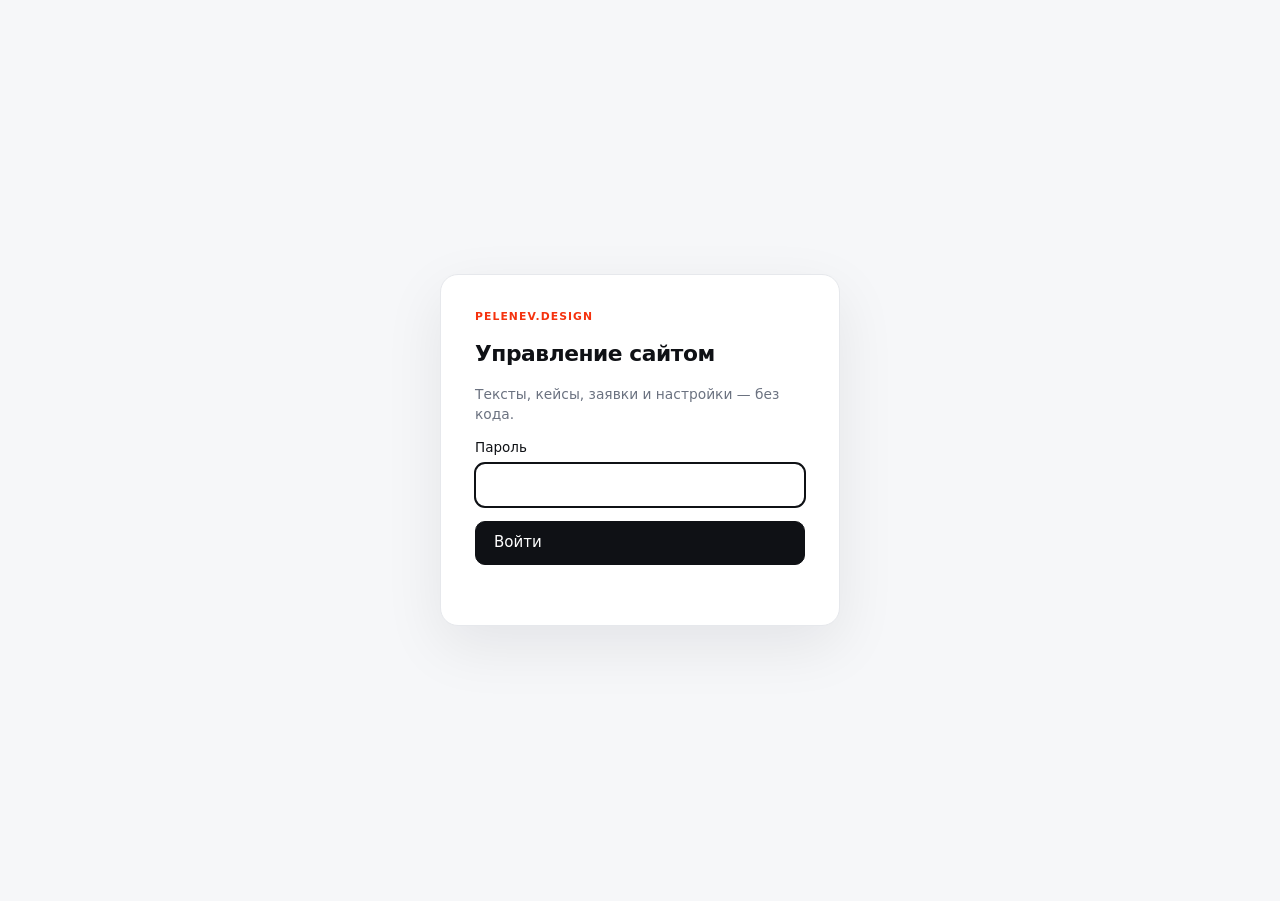
==== admin/index.html @ 442d6bf2 "Initial commit: pelenevdesign.ru site source Код сайта без секретов (config.php/cloud/config.php иск" ====
<!doctype html>
<html lang="ru">
<head>
<meta charset="utf-8">
<meta name="viewport" content="width=device-width,initial-scale=1">
<title>Админка — PELENEV.DESIGN</title>
<meta name="robots" content="noindex, nofollow">
<link rel="icon" href="/assets/favicon.svg" type="image/svg+xml">
<link rel="stylesheet" href="admin.css?v=8">
</head>
<body>

<!-- Экран входа -->
<section id="login" class="login">
  <form id="login-form" class="login__card">
    <p class="eyebrow">PELENEV.DESIGN</p>
    <h1>Управление сайтом</h1>
    <p class="login__hint">Тексты, кейсы, заявки и настройки — без кода.</p>
    <label>Пароль<input id="password" type="password" autocomplete="current-password" required autofocus></label>
    <button class="btn btn--primary">Войти</button>
    <small id="login-error"></small>
  </form>
</section>

<!-- Оболочка панели -->
<div id="panel" class="shell" hidden>
  <aside class="side">
    <div class="side__brand"><span class="side__dot"></span>PELENEV<b>.</b>DESIGN</div>
    <nav class="side__nav">
      <a href="#dashboard" data-nav="dashboard"><svg viewBox="0 0 20 20"><path d="M3 3h6v8H3zM11 3h6v5h-6zM11 10h6v7h-6zM3 13h6v4H3z"/></svg>Дашборд</a>
      <a href="#leads" data-nav="leads"><svg viewBox="0 0 20 20"><path d="M3 4h14v10H7l-4 3z"/></svg>Заявки<span class="side__badge" id="nav-leads-badge" hidden></span></a>
      <a href="#projects" data-nav="projects"><svg viewBox="0 0 20 20"><path d="M3 5h5l2 2h7v8H3z"/></svg>Кейсы</a>
      <a href="#services" data-nav="services"><svg viewBox="0 0 20 20"><path d="M3 4h14v4H3zM3 10h6v6H3zM11 10h6v6h-6z"/></svg>Услуги</a>
      <a href="#journal" data-nav="journal"><svg viewBox="0 0 20 20"><path d="M4 3h9l3 3v11H4z" fill="none" stroke="currentColor" stroke-width="1.4"/><path d="M12 3v4h4M7 10h6M7 13h6M7 16h4" stroke="currentColor" stroke-width="1.4" fill="none"/></svg>Гайды</a>
      <a href="#media" data-nav="media"><svg viewBox="0 0 20 20"><path d="M3 4h14v12H3zM6 12l3-3 2 2 3-4 3 5H6z"/></svg>Медиатека</a>
      <a href="#content" data-nav="content"><svg viewBox="0 0 20 20"><path d="M4 3h12v2H4zM4 7h12v2H4zM4 11h8v2H4zM4 15h10v2H4z"/></svg>Контент</a>
      <a href="#seo" data-nav="seo"><svg viewBox="0 0 20 20"><circle cx="9" cy="9" r="5" fill="none" stroke="currentColor" stroke-width="2"/><path d="M13 13l4 4" stroke="currentColor" stroke-width="2"/></svg>SEO</a>
      <a href="#integrations" data-nav="integrations"><svg viewBox="0 0 20 20"><path d="M8 3v4H4v6h4v4h6v-4h4V7h-4V3z"/></svg>Интеграции</a>
    </nav>
    <a class="side__site" href="/" target="_blank" rel="noopener">Открыть сайт ↗</a>
  </aside>

  <div class="main">
    <header class="topbar">
      <nav class="crumbs" id="crumbs" aria-label="Хлебные крошки"></nav>
      <input class="topsearch" id="topsearch" type="search" placeholder="Поиск в разделе…" autocomplete="off">
    </header>

    <main class="content">
      <section class="section" data-section="dashboard"><div id="dashboard-root" class="stack"></div></section>

      <section class="section" data-section="leads" hidden>
        <div class="section__head"><h2>Заявки</h2><div class="chips" id="lead-filters"></div></div>
        <div id="leads-root" class="card"></div>
      </section>

      <section class="section" data-section="services" hidden>
        <div class="section__head"><h2>Услуги</h2><button type="button" class="btn btn--primary" id="service-new">Создать услугу</button></div>
        <p class="muted">Страницы услуг на сайте: /services/&lt;адрес&gt;/. Пока услуга не сохранена здесь, страница берёт текст из файла-заготовки.</p>
        <div id="service-list" class="pgrid"></div>
        <form id="service-editor" class="card editor" hidden></form>
      </section>

      <section class="section" data-section="projects" hidden>
        <div class="section__head"><h2>Кейсы</h2><button type="button" class="btn btn--primary" id="project-new">Создать кейс</button></div>
        <p class="muted">Перетаскивайте карточки, чтобы менять порядок на сайте.</p>
        <div id="project-list" class="pgrid"></div>
        <form id="project-editor" class="card editor" hidden></form>
      </section>

      <section class="section" data-section="journal" hidden>
        <div class="section__head"><h2>Гайды</h2></div>
        <div class="chips jtabs">
          <button type="button" class="chip is-active" data-jtab="articles">Статьи</button>
          <button type="button" class="chip" data-jtab="taxonomy">Категории и теги</button>
          <button type="button" class="chip" data-jtab="analytics">Аналитика</button>
        </div>

        <div class="jtab-panel" data-jtab-panel="articles">
          <div class="section__head"><p class="muted">Экспертные статьи для органического трафика.</p><button type="button" class="btn btn--primary" id="article-new">Создать статью</button></div>
          <div id="article-list" class="pgrid"></div>
          <form id="article-editor" class="card editor" hidden></form>
        </div>

        <div class="jtab-panel" data-jtab-panel="taxonomy" hidden>
          <div class="dcols">
            <div class="card">
              <h3>Категории</h3>
              <p class="muted">У категории можно указать родителя — так получаются подкатегории.</p>
              <div id="category-list" class="stack"></div>
              <form id="category-form" class="jtax-form">
                <input name="name" placeholder="Название категории" required>
                <select name="parent_id"><option value="0">Без родителя</option></select>
                <button type="submit" class="btn btn--primary">Добавить</button>
              </form>
            </div>
            <div class="card">
              <h3>Теги</h3>
              <div id="tag-list" class="stack"></div>
              <form id="tag-form" class="jtax-form">
                <input name="name" placeholder="Название тега" required>
                <button type="submit" class="btn btn--primary">Добавить</button>
              </form>
            </div>
          </div>
        </div>

        <div class="jtab-panel" data-jtab-panel="analytics" hidden>
          <div id="journal-analytics-root" class="stack"></div>
        </div>
      </section>

      <section class="section" data-section="media" hidden>
        <div class="section__head"><h2>Медиатека</h2>
          <label class="btn btn--primary btn--file">Загрузить файлы<input id="media-upload" type="file" accept="image/png,image/jpeg,image/webp,image/gif" multiple hidden></label>
        </div>
        <p class="muted">Файлы из <code>/uploads</code>. Занятые в кейсах или контенте защищены от удаления.</p>
        <div id="media-root" class="mgrid"></div>
      </section>

      <section class="section" data-section="content" hidden>
        <div class="section__head"><h2>Контент сайта</h2><button type="button" class="btn btn--primary" data-save>Сохранить</button></div>
        <form id="content-form" class="stack"></form>
      </section>

      <section class="section" data-section="seo" hidden>
        <div class="section__head"><h2>SEO</h2><button type="button" class="btn btn--primary" data-save>Сохранить</button></div>
        <form id="seo-form" class="stack"></form>
      </section>

      <section class="section" data-section="integrations" hidden>
        <div class="section__head"><h2>Интеграции</h2><button type="button" class="btn btn--primary" data-save>Сохранить</button></div>
        <p class="muted">Вставьте код счётчика целиком (со всеми тегами &lt;script&gt;) — он автоматически подключится на всех страницах сайта.</p>
        <div class="stack" id="integrations-form">
          <fieldset><legend>Яндекс Метрика</legend><div class="field"><textarea data-id="integration-metrika" rows="6" placeholder="<script> ... </script>"></textarea></div></fieldset>
          <fieldset><legend>Google Analytics</legend><div class="field"><textarea data-id="integration-ga" rows="6" placeholder="<script> ... </script>"></textarea></div></fieldset>
          <fieldset><legend>Google Tag Manager</legend><div class="field"><textarea data-id="integration-gtm" rows="6" placeholder="<script> ... </script>"></textarea></div></fieldset>
        </div>
      </section>
    </main>
  </div>
</div>

<span id="status" class="sr-only" aria-live="polite"></span>
<div id="toasts" class="toasts" aria-live="polite"></div>

<script src="/cms-schema.js?v=5"></script>
<script src="admin.js?v=19"></script>
<script src="gallery-tools.js?v=3"></script>
</body>
</html>
---- admin/admin.css ----
/* ===== Админка PELENEV.DESIGN — светлая, минималистичная (Filament/WP-стиль) ===== */
:root{
  --ink:#0f1115; --paper:#f6f7f9; --card:#fff; --line:#e6e8ec;
  --muted:#6b7280; --accent:#f5320e; --accent-soft:#fff1ee;
  --ok:#16a34a; --warn:#d97706; --r:14px;
  font-size:15px;
}
*{box-sizing:border-box;margin:0}
[hidden]{display:none!important}
body{font:1rem/1.45 Inter,system-ui,-apple-system,sans-serif;background:var(--paper);color:var(--ink)}
button,input,select,textarea{font:inherit;color:inherit}
a{color:inherit;text-decoration:none}
.sr-only{position:absolute;width:1px;height:1px;overflow:hidden;clip:rect(0 0 0 0)}
.muted{color:var(--muted);font-size:.9rem;margin:6px 0 16px}
code{background:#eef0f3;padding:1px 6px;border-radius:6px;font-size:.85em}
.eyebrow{font-size:.72rem;font-weight:600;letter-spacing:.1em;text-transform:uppercase;color:var(--accent)}

/* ---- Кнопки ---- */
.btn{display:inline-flex;align-items:center;gap:8px;padding:10px 18px;border:1px solid var(--line);border-radius:10px;background:#fff;cursor:pointer;font-weight:500;transition:.18s}
.btn:hover{border-color:#c9cdd4}
.btn--primary{background:var(--ink);color:#fff;border-color:var(--ink)}
.btn--primary:hover{background:#000}
.btn--danger{color:#b91c1c}
.btn--danger:hover{border-color:#b91c1c;background:#fef2f2}
.btn[disabled]{opacity:.5;cursor:default}

/* ---- Вход ---- */
.login{min-height:100svh;display:grid;place-items:center;padding:24px}
.login__card{width:min(400px,100%);background:var(--card);border:1px solid var(--line);border-radius:18px;padding:34px;display:grid;gap:14px;box-shadow:0 20px 60px rgba(15,17,21,.08)}
.login__card h1{font-size:1.45rem;letter-spacing:-.02em}
.login__hint{color:var(--muted);font-size:.92rem}
.login__card label{display:grid;gap:6px;font-weight:500;font-size:.9rem}
.login__card input{padding:11px 13px;border:1px solid var(--line);border-radius:10px}
.login__card input:focus{outline:2px solid var(--ink);outline-offset:-1px}
#login-error{color:var(--accent);min-height:1em}

/* ---- Каркас ---- */
.shell{display:grid;grid-template-columns:230px 1fr;min-height:100svh}
.side{position:sticky;top:0;height:100svh;display:flex;flex-direction:column;background:var(--card);border-right:1px solid var(--line);padding:18px 12px}
.side__brand{font-weight:700;letter-spacing:-.02em;padding:6px 10px 20px;display:flex;align-items:center;gap:8px}
.side__brand b{color:var(--accent)}
.side__dot{width:10px;height:10px;border-radius:3px;background:var(--accent)}
.side__nav{display:grid;gap:2px}
.side__nav a{display:flex;align-items:center;gap:10px;padding:9px 10px;border-radius:9px;color:#374151;font-weight:500;font-size:.93rem}
.side__nav a svg{width:17px;height:17px;fill:currentColor;opacity:.55;flex:none}
.side__nav a:hover{background:#f1f2f5}
.side__nav a.is-active{background:var(--accent-soft);color:var(--accent)}
.side__nav a.is-active svg{opacity:1}
.side__badge{margin-left:auto;background:var(--accent);color:#fff;font-size:.7rem;font-weight:600;padding:1px 7px;border-radius:99px}
.side__site{margin-top:auto;padding:10px;color:var(--muted);font-size:.85rem}
.side__site:hover{color:var(--ink)}

.main{min-width:0}
.topbar{position:sticky;top:0;z-index:20;display:flex;gap:16px;align-items:center;justify-content:space-between;padding:12px 26px;background:rgba(246,247,249,.85);backdrop-filter:blur(8px);border-bottom:1px solid var(--line)}
.crumbs{display:flex;gap:8px;color:var(--muted);font-size:.85rem}
.crumbs b{color:var(--ink);font-weight:600}
.topsearch{width:min(320px,40vw);padding:8px 13px;border:1px solid var(--line);border-radius:9px;background:#fff}
.topsearch:focus{outline:2px solid var(--ink);outline-offset:-1px}
.content{padding:24px 26px 80px;max-width:1060px}

.section__head{display:flex;flex-wrap:wrap;align-items:center;justify-content:space-between;gap:12px;margin-bottom:14px}
.section__head h2{font-size:1.35rem;letter-spacing:-.02em}
.stack{display:grid;gap:16px}
.card{background:var(--card);border:1px solid var(--line);border-radius:var(--r);padding:18px}

/* ---- Формы контента ---- */
fieldset{border:1px solid var(--line);border-radius:var(--r);background:var(--card);padding:16px 18px 18px;display:grid;gap:12px}
legend{font-weight:600;padding:0 6px;font-size:.95rem}
.field label{display:grid;gap:6px;font-size:.86rem;font-weight:500;color:#374151}
.field input,.field textarea,.field select{width:100%;padding:9px 12px;border:1px solid var(--line);border-radius:9px;background:#fff}
.field textarea{min-height:64px;resize:vertical}
.field :focus{outline:2px solid var(--ink);outline-offset:-1px}
.image-row{display:flex;gap:8px}
.image-row input[type=url]{flex:1}
.image-row button{white-space:nowrap;border:1px solid var(--line);border-radius:9px;background:#fff;padding:0 14px;cursor:pointer}
.image-row button:hover{border-color:#c9cdd4}

/* ---- Чипсы-фильтры ---- */
.chips{display:flex;gap:6px;flex-wrap:wrap}
.chip{padding:6px 13px;border:1px solid var(--line);border-radius:99px;background:#fff;cursor:pointer;font-size:.85rem;font-weight:500}
.chip.is-active{background:var(--ink);color:#fff;border-color:var(--ink)}

/* ---- Заявки ---- */
.ltable{width:100%;border-collapse:collapse;font-size:.9rem}
.ltable th{color:var(--muted);text-align:left;font-weight:500;font-size:.78rem;text-transform:uppercase;letter-spacing:.05em;padding:8px 10px;border-bottom:1px solid var(--line)}
.ltable td{padding:11px 10px;border-bottom:1px solid var(--line);vertical-align:top}
.ltable tr:last-child td{border-bottom:0}
.ltable tr.is-new{background:#fffaf9}
.ltable .msg{max-width:360px;color:#374151}
.lstatus{padding:5px 9px;border-radius:8px;border:1px solid var(--line);background:#fff;font-size:.83rem}
.lstatus[data-v=new]{border-color:var(--accent);color:var(--accent)}
.lstatus[data-v=work]{border-color:var(--warn);color:var(--warn)}
.lstatus[data-v=done]{border-color:var(--ok);color:var(--ok)}
.lempty{color:var(--muted);padding:26px;text-align:center}

/* ---- Кейсы ---- */
.pgrid{display:grid;gap:10px}
.project-admin-card{display:flex;align-items:center;gap:14px;background:var(--card);border:1px solid var(--line);border-radius:var(--r);padding:10px 14px;cursor:grab}
.project-admin-card.dragging{opacity:.4}
.project-admin-card img{width:72px;height:54px;object-fit:cover;border-radius:8px;background:#eef0f3;flex:none}
.project-admin-card h3{font-size:1rem}
.project-admin-card p{color:var(--muted);font-size:.82rem}
.project-admin-card .grow{flex:1;min-width:0}
.pbadge{font-size:.72rem;font-weight:600;padding:3px 9px;border-radius:99px}
.pbadge[data-v=published]{background:#ecfdf5;color:var(--ok)}
.pbadge[data-v=draft]{background:#fef9c3;color:#a16207}
.pbadge[data-v=hidden]{background:#f3f4f6;color:var(--muted)}
.project-admin-actions{display:flex;gap:6px}
.project-admin-actions button{border:1px solid var(--line);background:#fff;border-radius:8px;padding:6px 12px;cursor:pointer;font-size:.85rem}
.project-admin-actions button:hover{border-color:#c9cdd4}

/* grid-template-columns:minmax(0,1fr) — без него единственная неявная колонка
   growable-грида не ограничена шириной родителя: широкий child (например,
   ряд полей таблицы в редакторе блоков) раздувает всю форму вместо того,
   чтобы перенестись/проскроллиться внутри себя. */
.editor{margin-top:16px;display:grid;grid-template-columns:minmax(0,1fr);gap:14px;min-width:0}
.editor h3{font-size:1.15rem}
.project-editor__grid{display:grid;grid-template-columns:minmax(0,1fr) minmax(0,1fr);gap:12px 16px;min-width:0}
.project-editor__grid label{display:grid;gap:6px;font-size:.86rem;font-weight:500;color:#374151}
.project-editor__grid input,.project-editor__grid textarea,.project-editor__grid select{padding:9px 12px;border:1px solid var(--line);border-radius:9px}
.project-editor__wide{grid-column:1/-1}
.project-editor__hint{color:var(--muted);font-size:.8rem;font-weight:400;line-height:1.4}

/* Достижения кейса: три карточки полей. min-width:0 обязателен — без него
   грид не даёт колонкам сжиматься и редактор разъезжается на мобильном. */
.pstats{display:grid;grid-template-columns:repeat(3,minmax(0,1fr));gap:12px;margin-top:10px}
.pstats__card{position:relative;min-width:0;display:grid;gap:8px;padding:14px;border:1px solid var(--line);border-radius:12px;background:var(--paper)}
.pstats__num{position:absolute;top:10px;right:12px;font-size:.75rem;color:var(--muted)}
.pstats__card label{display:grid;gap:4px;font-size:.78rem;color:var(--muted);min-width:0}
.pstats__card input{min-width:0}
@media (max-width:820px){.pstats{grid-template-columns:1fr}}
.project-editor__cats{display:flex;flex-wrap:wrap;gap:10px;padding:4px 0}
.project-editor__cats label{display:flex;flex-direction:row;align-items:center;gap:6px;font-weight:400}
.project-gallery{display:grid;grid-template-columns:repeat(auto-fill,minmax(110px,1fr));gap:10px;margin:8px 0}
.project-gallery__item{position:relative;border-radius:10px;overflow:hidden;border:1px solid var(--line);cursor:grab;background:#eef0f3}
.project-gallery__item img{display:block;width:100%;height:84px;object-fit:cover}
.project-gallery__item [data-remove]{position:absolute;top:4px;right:4px;width:22px;height:22px;border:0;border-radius:50%;background:rgba(15,17,21,.75);color:#fff;cursor:pointer;line-height:1}
.make-cover,.replace-gallery-image{position:absolute;left:4px;border:0;border-radius:6px;background:rgba(15,17,21,.72);color:#fff;font-size:.66rem;padding:3px 7px;cursor:pointer}
.make-cover{bottom:4px}
.replace-gallery-image{bottom:26px}
.project-editor__drop{border:1.5px dashed var(--line);border-radius:12px;padding:22px;text-align:center;color:var(--muted);font-size:.9rem;position:relative}
.project-editor__drop.is-dragover{border-color:var(--accent);background:var(--accent-soft)}
.project-editor__drop input{position:absolute;inset:0;opacity:0;cursor:pointer}
.project-editor__buttons{display:flex;gap:10px}

/* ---- Блоки статьи кейса ---- */
.cb-list{display:grid;gap:10px;margin:8px 0;min-width:0}
.cb-card{border:1px solid var(--line);border-radius:12px;background:#fff;cursor:grab}
.cb-card.dragging{opacity:.4}
.cb-head{display:flex;align-items:center;justify-content:space-between;padding:8px 12px;border-bottom:1px solid var(--line);background:#fafbfc;border-radius:12px 12px 0 0}
.cb-type{font-size:.76rem;font-weight:600;color:var(--muted);text-transform:uppercase;letter-spacing:.04em}
.cb-remove{border:0;background:none;color:var(--muted);font-size:1.15rem;line-height:1;cursor:pointer;padding:2px 6px}
.cb-remove:hover{color:#b91c1c}
.cb-body{padding:12px;display:grid;gap:8px;min-width:0}
.cb-body input,.cb-body textarea,.cb-body select{width:100%;padding:9px 12px;border:1px solid var(--line);border-radius:9px;background:#fff}
.cb-body textarea{min-height:70px;resize:vertical}
.cb-duo{display:grid;grid-template-columns:1fr 1fr;gap:10px}
.cb-duo-item{display:grid;gap:8px;align-content:start}
.cb-stats{display:grid;gap:8px}
.cb-stat-item{display:grid;grid-template-columns:1fr 2fr auto;gap:8px;align-items:center}
.cb-stat-item input{width:auto}
.cb-stat-remove{border:0;background:none;color:var(--muted);font-size:1.1rem;line-height:1;cursor:pointer;padding:4px 8px}
.cb-stat-remove:hover{color:#b91c1c}
.cb-stat-add{justify-self:start;border:1px dashed var(--line);background:none;border-radius:9px;padding:8px 14px;cursor:pointer;color:var(--muted);font-size:.85rem;width:auto}
.cb-stat-add:hover{border-color:#c9cdd4;color:var(--ink)}
.cb-stat-add[disabled]{opacity:.4;cursor:default}
.cb-toolbar{display:flex;flex-wrap:wrap;gap:8px;margin-top:10px}
.cb-toolbar button{border:1px solid var(--line);background:#fff;border-radius:9px;padding:8px 14px;cursor:pointer;font-size:.85rem}
.cb-toolbar button:hover{border-color:#c9cdd4}
@media (max-width:600px){.cb-duo{grid-template-columns:1fr}.cb-stat-item{grid-template-columns:1fr 1fr auto}}

/* ---- Блоки статьи журнала (расширение палитры кейса) ---- */
.cb-row{display:flex;gap:8px}
.cb-row select{width:auto;flex:none}
.cb-hint{color:var(--muted);font-size:.82rem}
.cb-inline{display:flex!important;align-items:center;gap:8px;font-weight:400!important}
.cb-inline input{width:auto!important}

.cb-rt-toolbar{display:flex;gap:4px;margin-bottom:6px}
.cb-rt-btn{width:auto!important;border:1px solid var(--line);background:#fff;border-radius:7px;padding:5px 10px;cursor:pointer;font-size:.85rem}
.cb-rt-btn:hover{border-color:#c9cdd4}
.cb-rt-editor{min-height:70px;padding:9px 12px;border:1px solid var(--line);border-radius:9px;background:#fff}
.cb-rt-editor:focus{outline:2px solid var(--ink);outline-offset:-1px}

.cb-gallery-grid{display:grid;grid-template-columns:repeat(auto-fill,minmax(180px,1fr));gap:10px}
.cb-gal-remove{border:1px solid var(--line);background:#fff;border-radius:8px;padding:6px 10px;font-size:.78rem;cursor:pointer;width:auto!important}
.cb-gal-remove:hover{border-color:#b91c1c;color:#b91c1c}
.cb-gal-add{justify-self:start;border:1px dashed var(--line);background:none;border-radius:9px;padding:8px 14px;cursor:pointer;color:var(--muted);font-size:.85rem;width:auto}
.cb-gal-add:hover{border-color:#c9cdd4;color:var(--ink)}
.cb-gal-add[disabled]{opacity:.4;cursor:default}

.cb-list-items{display:grid;gap:6px;min-width:0}
.cb-list-item{display:flex;gap:8px}
.cb-li-remove{border:0;background:none;color:var(--muted);font-size:1.1rem;line-height:1;cursor:pointer;padding:4px 8px;width:auto!important}
.cb-li-remove:hover{color:#b91c1c}
.cb-li-add,.cb-th-add,.cb-tr-add{justify-self:start;border:1px dashed var(--line);background:none;border-radius:9px;padding:8px 14px;cursor:pointer;color:var(--muted);font-size:.85rem;width:auto;margin-top:6px}
.cb-li-add:hover,.cb-th-add:hover,.cb-tr-add:hover{border-color:#c9cdd4;color:var(--ink)}
.cb-li-add[disabled],.cb-th-add[disabled],.cb-tr-add[disabled]{opacity:.4;cursor:default}

.cb-table-headers,.cb-table-row{display:flex;gap:6px;margin-bottom:6px;flex-wrap:wrap;min-width:0}
.cb-th-input{font-weight:600!important}
.cb-th-input,.cb-td-input{width:140px!important;flex:none}
.cb-th-add{margin:0 0 0 4px}
.cb-tr-remove{border:0;background:none;color:var(--muted);font-size:1.1rem;line-height:1;cursor:pointer;padding:4px 8px;width:auto!important}
.cb-tr-remove:hover{color:#b91c1c}

.cb-faq-items{display:grid;gap:10px;min-width:0}
.cb-faq-item{border:1px dashed var(--line);border-radius:9px;padding:10px;display:grid;gap:6px}
.cb-faq-remove{justify-self:start;border:0;background:none;color:var(--muted);font-size:.8rem;cursor:pointer;padding:2px 4px;width:auto!important}
.cb-faq-remove:hover{color:#b91c1c}
.cb-faq-add{justify-self:start;border:1px dashed var(--line);background:none;border-radius:9px;padding:8px 14px;cursor:pointer;color:var(--muted);font-size:.85rem;width:auto}
.cb-faq-add:hover{border-color:#c9cdd4;color:var(--ink)}
.cb-faq-add[disabled]{opacity:.4;cursor:default}

/* ---- Журнал: вкладки, таксономия ---- */
.jtabs{margin-bottom:16px}
.jtab-panel[hidden]{display:none}
.jtax-row{display:flex;align-items:center;justify-content:space-between;padding:8px 0;border-bottom:1px solid var(--line);font-size:.9rem}
.jtax-row:last-child{border-bottom:0}
.jtax-row button{border:1px solid var(--line);background:#fff;border-radius:7px;padding:4px 10px;font-size:.78rem;cursor:pointer}
.jtax-row button:hover{border-color:#b91c1c;color:#b91c1c}
.jtax-form{display:flex;gap:8px;margin-top:12px}
.jtax-form input,.jtax-form select{padding:9px 12px;border:1px solid var(--line);border-radius:9px}
.jtax-form input{flex:1}

/* ---- Медиатека ---- */
.mgrid{display:grid;grid-template-columns:repeat(auto-fill,minmax(168px,1fr));gap:12px}
.mcard{background:var(--card);border:1px solid var(--line);border-radius:12px;overflow:hidden}
.mcard img{display:block;width:100%;height:110px;object-fit:cover;background:#eef0f3}
.mcard__body{padding:8px 10px;display:grid;gap:5px}
.mcard__name{font-size:.76rem;word-break:break-all;color:#374151}
.mcard__meta{display:flex;justify-content:space-between;color:var(--muted);font-size:.7rem}
.mcard__used{color:var(--ok);font-weight:600}
.mcard__row{display:flex;gap:6px}
.mcard__row button{flex:1;border:1px solid var(--line);background:#fff;border-radius:7px;padding:4px;font-size:.72rem;cursor:pointer}
.mcard__row button:hover{border-color:#c9cdd4}
.mcard__row button[disabled]{opacity:.4;cursor:default}

/* ---- Дашборд ---- */
.dstats{display:grid;grid-template-columns:repeat(auto-fit,minmax(160px,1fr));gap:12px}
.dstat{background:var(--card);border:1px solid var(--line);border-radius:var(--r);padding:16px}
.dstat b{display:block;font-size:1.9rem;letter-spacing:-.03em}
.dstat span{color:var(--muted);font-size:.82rem}
.dstat.is-hot b{color:var(--accent)}
.dcols{display:grid;grid-template-columns:1fr 1fr;gap:16px}
.dlist h3{font-size:.95rem;margin-bottom:10px}
.dlist .row{display:flex;justify-content:space-between;gap:12px;padding:8px 0;border-bottom:1px solid var(--line);font-size:.88rem}
.dlist .row:last-child{border-bottom:0}
.dlist .row span{color:var(--muted);font-size:.78rem;flex:none}
.dnote{color:var(--muted);font-size:.85rem}

/* ---- Тосты ---- */
.toasts{position:fixed;right:18px;bottom:18px;z-index:99;display:grid;gap:8px}
.toast{background:var(--ink);color:#fff;padding:11px 16px;border-radius:11px;font-size:.9rem;box-shadow:0 12px 30px rgba(0,0,0,.25);opacity:0;transform:translateY(8px);transition:.25s;max-width:340px}
.toast.is-in{opacity:1;transform:none}
.toast--err{background:#b91c1c}
.toast--ok{background:var(--ok)}

/* ---- Адаптив ---- */
@media (max-width:900px){
  .shell{grid-template-columns:1fr}
  /* min-width:0 обязателен: .side — grid-item в .shell, без него не сжимается
     ниже суммарной ширины пунктов меню (842px на 7 пунктах) и раздувает всю
     страницу вместо того, чтобы просто скроллиться самому по overflow-x. */
  .side{position:static;height:auto;flex-direction:row;align-items:center;overflow-x:auto;padding:10px 12px;gap:8px;min-width:0}
  .side__brand{padding:0 8px 0 0;white-space:nowrap;flex:none}
  .side__nav{display:flex;gap:2px;min-width:0}
  .side__nav a{white-space:nowrap;padding:8px 10px}
  .side__site{display:none}
  .topsearch{width:150px}
  .content{padding:16px 14px 60px}
  .project-editor__grid,.dcols{grid-template-columns:1fr}
  .ltable .msg{max-width:none}
  .ltable{display:block;overflow-x:auto}
}

/* Повторяемые блоки в редакторе услуги: факты, пункты, FAQ, отзывы, позиции калькулятора.
   min-width:0 обязателен — без него грид не даёт колонкам сжиматься и форма
   раздувает страницу горизонтально на мобильном. */
.rep{display:grid;gap:10px;margin:10px 0}
.rep__row{display:grid;grid-template-columns:repeat(auto-fit,minmax(160px,1fr));gap:10px;align-items:end;padding:12px;border:1px solid var(--line);border-radius:12px;background:var(--paper);min-width:0}
.rep__row label{display:grid;gap:4px;font-size:.78rem;color:var(--muted);min-width:0}
.rep__row input{min-width:0}
.rep__flag{flex-direction:row;align-items:center;gap:8px;display:flex;font-size:.8rem;color:var(--ink)}
.rep__row .btn--danger{align-self:end}
.calc-toggle{display:flex;align-items:center;gap:10px;font-size:.9rem;margin-top:6px}
@media (max-width:820px){.rep__row{grid-template-columns:1fr}}

/* Видео в галерее кейса: превью играет так же, как картинка стоит */
.project-gallery__item video{display:block;width:100%;height:84px;object-fit:cover}
.project-gallery__item.is-video{position:relative}
.project-gallery__tag{position:absolute;left:6px;bottom:6px;padding:2px 8px;border-radius:999px;background:rgba(10,10,10,.72);color:#fff;font-size:.68rem;line-height:1.6;letter-spacing:.02em;pointer-events:none}

/* Превью титульного файла: одинаковая рамка для фото и видео */
.cover-preview{display:block;margin-top:10px;position:relative;width:180px;border-radius:10px;overflow:hidden;border:1px solid var(--line);background:#eef0f3}
.cover-preview[hidden]{display:none}
.cover-preview img,.cover-preview video{display:block;width:100%;height:104px;object-fit:cover}
.cover-preview__tag{position:absolute;left:6px;bottom:6px;padding:2px 8px;border-radius:999px;background:rgba(10,10,10,.72);color:#fff;font-size:.68rem;line-height:1.6;pointer-events:none}
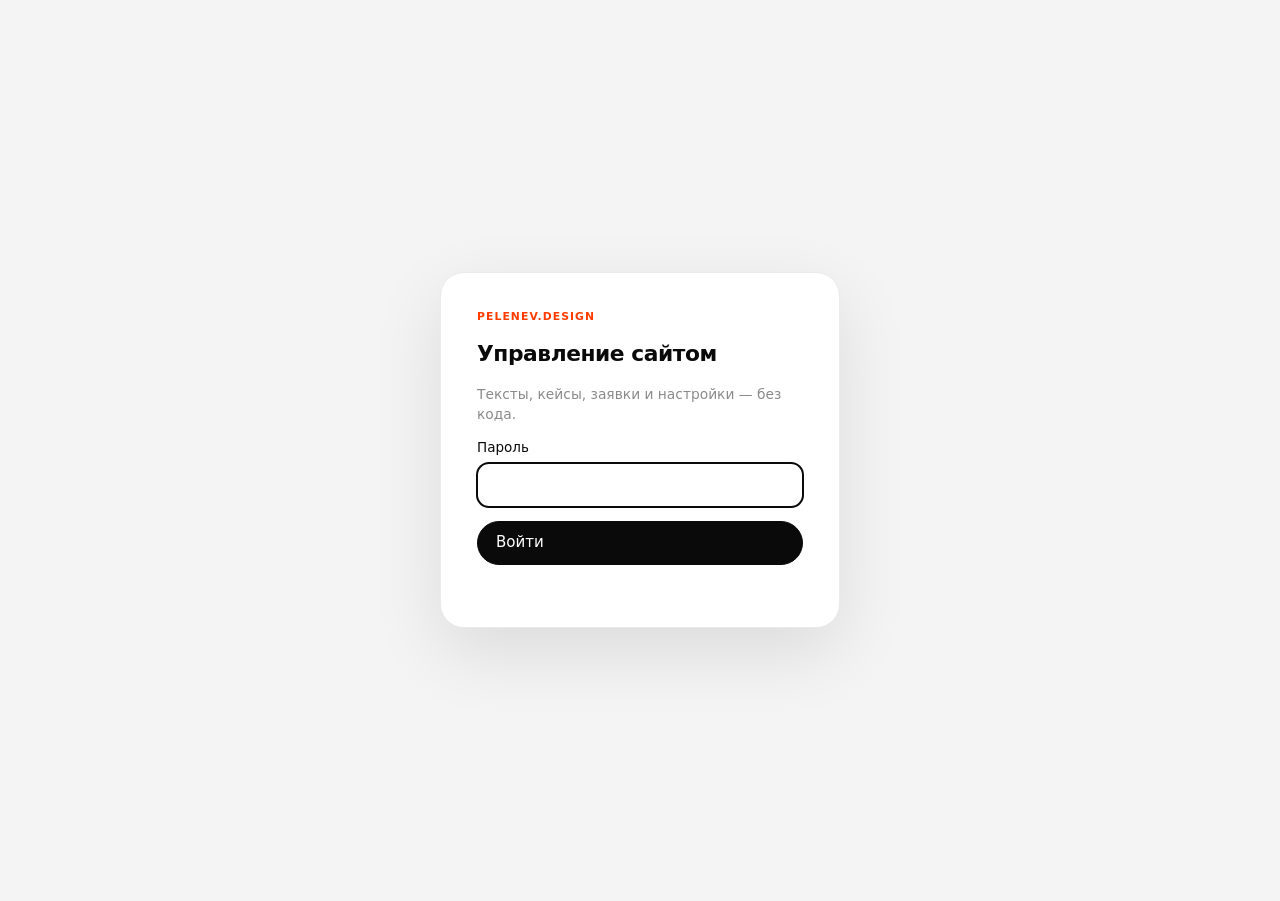
==== commit de8d92ce: "Admin: re-skin on site design tokens Первый кусок редизайна админки — только визуальный слой (цвета," ====
--- a/admin/index.html
+++ b/admin/index.html
@@ -6,7 +6,10 @@
 <title>Админка — PELENEV.DESIGN</title>
 <meta name="robots" content="noindex, nofollow">
 <link rel="icon" href="/assets/favicon.svg" type="image/svg+xml">
-<link rel="stylesheet" href="admin.css?v=8">
+<link rel="preconnect" href="https://rsms.me/" crossorigin>
+<link rel="preload" as="style" href="https://rsms.me/inter/inter.css" onload="this.onload=null;this.rel='stylesheet'">
+<noscript><link rel="stylesheet" href="https://rsms.me/inter/inter.css"></noscript>
+<link rel="stylesheet" href="admin.css?v=9">
 </head>
 <body>
 
--- a/admin/admin.css
+++ b/admin/admin.css
@@ -1,13 +1,17 @@
-/* ===== Админка PELENEV.DESIGN — светлая, минималистичная (Filament/WP-стиль) ===== */
+/* ===== Админка PELENEV.DESIGN — на токенах публичного сайта (Filament/WP-стиль) =====
+   Цвета/шрифт/радиусы взяты из styles.css (--ink, --accent, --paper-line, --font,
+   --r-card/--r-img), чтобы админка ощущалась как часть того же продукта, а не
+   отдельный generic-дашборд. Верстка/классы/ID не менялись — админка использует
+   ровно те же селекторы, что и раньше, admin.js трогать не пришлось. */
 :root{
-  --ink:#0f1115; --paper:#f6f7f9; --card:#fff; --line:#e6e8ec;
-  --muted:#6b7280; --accent:#f5320e; --accent-soft:#fff1ee;
-  --ok:#16a34a; --warn:#d97706; --r:14px;
+  --ink:#0A0A0A; --paper:#F4F4F4; --card:#fff; --line:#EAEAEA;
+  --muted:#8A8A8A; --accent:#FF3C00; --accent-soft:rgba(255,60,0,.10);
+  --ok:#16a34a; --warn:#d97706; --r:20px; --r-lg:24px; --r-sm:12px;
   font-size:15px;
 }
 *{box-sizing:border-box;margin:0}
 [hidden]{display:none!important}
-body{font:1rem/1.45 Inter,system-ui,-apple-system,sans-serif;background:var(--paper);color:var(--ink)}
+body{font:1rem/1.45 "InterVariable","Inter",system-ui,-apple-system,sans-serif;background:var(--paper);color:var(--ink)}
 button,input,select,textarea{font:inherit;color:inherit}
 a{color:inherit;text-decoration:none}
 .sr-only{position:absolute;width:1px;height:1px;overflow:hidden;clip:rect(0 0 0 0)}
@@ -16,21 +20,21 @@
 .eyebrow{font-size:.72rem;font-weight:600;letter-spacing:.1em;text-transform:uppercase;color:var(--accent)}
 
 /* ---- Кнопки ---- */
-.btn{display:inline-flex;align-items:center;gap:8px;padding:10px 18px;border:1px solid var(--line);border-radius:10px;background:#fff;cursor:pointer;font-weight:500;transition:.18s}
+.btn{display:inline-flex;align-items:center;gap:8px;padding:10px 18px;border:1px solid var(--line);border-radius:var(--r-sm);background:#fff;cursor:pointer;font-weight:500;transition:.18s}
 .btn:hover{border-color:#c9cdd4}
-.btn--primary{background:var(--ink);color:#fff;border-color:var(--ink)}
-.btn--primary:hover{background:#000}
+.btn--primary{background:var(--ink);color:#fff;border-color:var(--ink);border-radius:999px}
+.btn--primary:hover{background:#000;transform:translateY(-1px)}
 .btn--danger{color:#b91c1c}
 .btn--danger:hover{border-color:#b91c1c;background:#fef2f2}
 .btn[disabled]{opacity:.5;cursor:default}
 
 /* ---- Вход ---- */
 .login{min-height:100svh;display:grid;place-items:center;padding:24px}
-.login__card{width:min(400px,100%);background:var(--card);border:1px solid var(--line);border-radius:18px;padding:34px;display:grid;gap:14px;box-shadow:0 20px 60px rgba(15,17,21,.08)}
+.login__card{width:min(400px,100%);background:var(--card);border:1px solid var(--line);border-radius:var(--r-lg);padding:36px;display:grid;gap:14px;box-shadow:0 24px 70px rgba(10,10,10,.10)}
 .login__card h1{font-size:1.45rem;letter-spacing:-.02em}
 .login__hint{color:var(--muted);font-size:.92rem}
 .login__card label{display:grid;gap:6px;font-weight:500;font-size:.9rem}
-.login__card input{padding:11px 13px;border:1px solid var(--line);border-radius:10px}
+.login__card input{padding:11px 13px;border:1px solid var(--line);border-radius:var(--r-sm)}
 .login__card input:focus{outline:2px solid var(--ink);outline-offset:-1px}
 #login-error{color:var(--accent);min-height:1em}
 
@@ -41,7 +45,7 @@
 .side__brand b{color:var(--accent)}
 .side__dot{width:10px;height:10px;border-radius:3px;background:var(--accent)}
 .side__nav{display:grid;gap:2px}
-.side__nav a{display:flex;align-items:center;gap:10px;padding:9px 10px;border-radius:9px;color:#374151;font-weight:500;font-size:.93rem}
+.side__nav a{display:flex;align-items:center;gap:10px;padding:9px 12px;border-radius:var(--r-sm);color:#374151;font-weight:500;font-size:.93rem;transition:.15s}
 .side__nav a svg{width:17px;height:17px;fill:currentColor;opacity:.55;flex:none}
 .side__nav a:hover{background:#f1f2f5}
 .side__nav a.is-active{background:var(--accent-soft);color:var(--accent)}
@@ -51,28 +55,28 @@
 .side__site:hover{color:var(--ink)}
 
 .main{min-width:0}
-.topbar{position:sticky;top:0;z-index:20;display:flex;gap:16px;align-items:center;justify-content:space-between;padding:12px 26px;background:rgba(246,247,249,.85);backdrop-filter:blur(8px);border-bottom:1px solid var(--line)}
+.topbar{position:sticky;top:0;z-index:20;display:flex;gap:16px;align-items:center;justify-content:space-between;padding:12px 26px;background:rgba(244,244,244,.85);backdrop-filter:blur(8px);border-bottom:1px solid var(--line)}
 .crumbs{display:flex;gap:8px;color:var(--muted);font-size:.85rem}
 .crumbs b{color:var(--ink);font-weight:600}
-.topsearch{width:min(320px,40vw);padding:8px 13px;border:1px solid var(--line);border-radius:9px;background:#fff}
+.topsearch{width:min(320px,40vw);padding:8px 13px;border:1px solid var(--line);border-radius:var(--r-sm);background:#fff}
 .topsearch:focus{outline:2px solid var(--ink);outline-offset:-1px}
 .content{padding:24px 26px 80px;max-width:1060px}
 
 .section__head{display:flex;flex-wrap:wrap;align-items:center;justify-content:space-between;gap:12px;margin-bottom:14px}
 .section__head h2{font-size:1.35rem;letter-spacing:-.02em}
 .stack{display:grid;gap:16px}
-.card{background:var(--card);border:1px solid var(--line);border-radius:var(--r);padding:18px}
+.card{background:var(--card);border:1px solid var(--line);border-radius:var(--r);padding:20px}
 
 /* ---- Формы контента ---- */
-fieldset{border:1px solid var(--line);border-radius:var(--r);background:var(--card);padding:16px 18px 18px;display:grid;gap:12px}
+fieldset{border:1px solid var(--line);border-radius:var(--r);background:var(--card);padding:18px 20px 20px;display:grid;gap:12px}
 legend{font-weight:600;padding:0 6px;font-size:.95rem}
 .field label{display:grid;gap:6px;font-size:.86rem;font-weight:500;color:#374151}
-.field input,.field textarea,.field select{width:100%;padding:9px 12px;border:1px solid var(--line);border-radius:9px;background:#fff}
+.field input,.field textarea,.field select{width:100%;padding:9px 12px;border:1px solid var(--line);border-radius:var(--r-sm);background:#fff}
 .field textarea{min-height:64px;resize:vertical}
 .field :focus{outline:2px solid var(--ink);outline-offset:-1px}
 .image-row{display:flex;gap:8px}
 .image-row input[type=url]{flex:1}
-.image-row button{white-space:nowrap;border:1px solid var(--line);border-radius:9px;background:#fff;padding:0 14px;cursor:pointer}
+.image-row button{white-space:nowrap;border:1px solid var(--line);border-radius:var(--r-sm);background:#fff;padding:0 14px;cursor:pointer}
 .image-row button:hover{border-color:#c9cdd4}
 
 /* ---- Чипсы-фильтры ---- */
@@ -95,9 +99,10 @@
 
 /* ---- Кейсы ---- */
 .pgrid{display:grid;gap:10px}
-.project-admin-card{display:flex;align-items:center;gap:14px;background:var(--card);border:1px solid var(--line);border-radius:var(--r);padding:10px 14px;cursor:grab}
+.project-admin-card{display:flex;align-items:center;gap:14px;background:var(--card);border:1px solid var(--line);border-radius:var(--r);padding:12px 16px;cursor:grab;transition:border-color .15s}
+.project-admin-card:hover{border-color:#d8dbe0}
 .project-admin-card.dragging{opacity:.4}
-.project-admin-card img{width:72px;height:54px;object-fit:cover;border-radius:8px;background:#eef0f3;flex:none}
+.project-admin-card img{width:72px;height:54px;object-fit:cover;border-radius:10px;background:#eef0f3;flex:none}
 .project-admin-card h3{font-size:1rem}
 .project-admin-card p{color:var(--muted);font-size:.82rem}
 .project-admin-card .grow{flex:1;min-width:0}
@@ -106,7 +111,7 @@
 .pbadge[data-v=draft]{background:#fef9c3;color:#a16207}
 .pbadge[data-v=hidden]{background:#f3f4f6;color:var(--muted)}
 .project-admin-actions{display:flex;gap:6px}
-.project-admin-actions button{border:1px solid var(--line);background:#fff;border-radius:8px;padding:6px 12px;cursor:pointer;font-size:.85rem}
+.project-admin-actions button{border:1px solid var(--line);background:#fff;border-radius:var(--r-sm);padding:6px 12px;cursor:pointer;font-size:.85rem}
 .project-admin-actions button:hover{border-color:#c9cdd4}
 
 /* grid-template-columns:minmax(0,1fr) — без него единственная неявная колонка
@@ -117,14 +122,14 @@
 .editor h3{font-size:1.15rem}
 .project-editor__grid{display:grid;grid-template-columns:minmax(0,1fr) minmax(0,1fr);gap:12px 16px;min-width:0}
 .project-editor__grid label{display:grid;gap:6px;font-size:.86rem;font-weight:500;color:#374151}
-.project-editor__grid input,.project-editor__grid textarea,.project-editor__grid select{padding:9px 12px;border:1px solid var(--line);border-radius:9px}
+.project-editor__grid input,.project-editor__grid textarea,.project-editor__grid select{padding:9px 12px;border:1px solid var(--line);border-radius:var(--r-sm)}
 .project-editor__wide{grid-column:1/-1}
 .project-editor__hint{color:var(--muted);font-size:.8rem;font-weight:400;line-height:1.4}
 
 /* Достижения кейса: три карточки полей. min-width:0 обязателен — без него
    грид не даёт колонкам сжиматься и редактор разъезжается на мобильном. */
 .pstats{display:grid;grid-template-columns:repeat(3,minmax(0,1fr));gap:12px;margin-top:10px}
-.pstats__card{position:relative;min-width:0;display:grid;gap:8px;padding:14px;border:1px solid var(--line);border-radius:12px;background:var(--paper)}
+.pstats__card{position:relative;min-width:0;display:grid;gap:8px;padding:14px;border:1px solid var(--line);border-radius:var(--r-sm);background:var(--paper)}
 .pstats__num{position:absolute;top:10px;right:12px;font-size:.75rem;color:var(--muted)}
 .pstats__card label{display:grid;gap:4px;font-size:.78rem;color:var(--muted);min-width:0}
 .pstats__card input{min-width:0}
@@ -132,27 +137,27 @@
 .project-editor__cats{display:flex;flex-wrap:wrap;gap:10px;padding:4px 0}
 .project-editor__cats label{display:flex;flex-direction:row;align-items:center;gap:6px;font-weight:400}
 .project-gallery{display:grid;grid-template-columns:repeat(auto-fill,minmax(110px,1fr));gap:10px;margin:8px 0}
-.project-gallery__item{position:relative;border-radius:10px;overflow:hidden;border:1px solid var(--line);cursor:grab;background:#eef0f3}
+.project-gallery__item{position:relative;border-radius:var(--r-sm);overflow:hidden;border:1px solid var(--line);cursor:grab;background:#eef0f3}
 .project-gallery__item img{display:block;width:100%;height:84px;object-fit:cover}
-.project-gallery__item [data-remove]{position:absolute;top:4px;right:4px;width:22px;height:22px;border:0;border-radius:50%;background:rgba(15,17,21,.75);color:#fff;cursor:pointer;line-height:1}
-.make-cover,.replace-gallery-image{position:absolute;left:4px;border:0;border-radius:6px;background:rgba(15,17,21,.72);color:#fff;font-size:.66rem;padding:3px 7px;cursor:pointer}
+.project-gallery__item [data-remove]{position:absolute;top:4px;right:4px;width:22px;height:22px;border:0;border-radius:50%;background:rgba(10,10,10,.75);color:#fff;cursor:pointer;line-height:1}
+.make-cover,.replace-gallery-image{position:absolute;left:4px;border:0;border-radius:6px;background:rgba(10,10,10,.72);color:#fff;font-size:.66rem;padding:3px 7px;cursor:pointer}
 .make-cover{bottom:4px}
 .replace-gallery-image{bottom:26px}
-.project-editor__drop{border:1.5px dashed var(--line);border-radius:12px;padding:22px;text-align:center;color:var(--muted);font-size:.9rem;position:relative}
+.project-editor__drop{border:1.5px dashed var(--line);border-radius:var(--r-sm);padding:22px;text-align:center;color:var(--muted);font-size:.9rem;position:relative}
 .project-editor__drop.is-dragover{border-color:var(--accent);background:var(--accent-soft)}
 .project-editor__drop input{position:absolute;inset:0;opacity:0;cursor:pointer}
 .project-editor__buttons{display:flex;gap:10px}
 
 /* ---- Блоки статьи кейса ---- */
 .cb-list{display:grid;gap:10px;margin:8px 0;min-width:0}
-.cb-card{border:1px solid var(--line);border-radius:12px;background:#fff;cursor:grab}
+.cb-card{border:1px solid var(--line);border-radius:var(--r-sm);background:#fff;cursor:grab}
 .cb-card.dragging{opacity:.4}
-.cb-head{display:flex;align-items:center;justify-content:space-between;padding:8px 12px;border-bottom:1px solid var(--line);background:#fafbfc;border-radius:12px 12px 0 0}
+.cb-head{display:flex;align-items:center;justify-content:space-between;padding:8px 12px;border-bottom:1px solid var(--line);background:#fafbfc;border-radius:var(--r-sm) var(--r-sm) 0 0}
 .cb-type{font-size:.76rem;font-weight:600;color:var(--muted);text-transform:uppercase;letter-spacing:.04em}
 .cb-remove{border:0;background:none;color:var(--muted);font-size:1.15rem;line-height:1;cursor:pointer;padding:2px 6px}
 .cb-remove:hover{color:#b91c1c}
 .cb-body{padding:12px;display:grid;gap:8px;min-width:0}
-.cb-body input,.cb-body textarea,.cb-body select{width:100%;padding:9px 12px;border:1px solid var(--line);border-radius:9px;background:#fff}
+.cb-body input,.cb-body textarea,.cb-body select{width:100%;padding:9px 12px;border:1px solid var(--line);border-radius:var(--r-sm);background:#fff}
 .cb-body textarea{min-height:70px;resize:vertical}
 .cb-duo{display:grid;grid-template-columns:1fr 1fr;gap:10px}
 .cb-duo-item{display:grid;gap:8px;align-content:start}
@@ -161,11 +166,11 @@
 .cb-stat-item input{width:auto}
 .cb-stat-remove{border:0;background:none;color:var(--muted);font-size:1.1rem;line-height:1;cursor:pointer;padding:4px 8px}
 .cb-stat-remove:hover{color:#b91c1c}
-.cb-stat-add{justify-self:start;border:1px dashed var(--line);background:none;border-radius:9px;padding:8px 14px;cursor:pointer;color:var(--muted);font-size:.85rem;width:auto}
+.cb-stat-add{justify-self:start;border:1px dashed var(--line);background:none;border-radius:var(--r-sm);padding:8px 14px;cursor:pointer;color:var(--muted);font-size:.85rem;width:auto}
 .cb-stat-add:hover{border-color:#c9cdd4;color:var(--ink)}
 .cb-stat-add[disabled]{opacity:.4;cursor:default}
 .cb-toolbar{display:flex;flex-wrap:wrap;gap:8px;margin-top:10px}
-.cb-toolbar button{border:1px solid var(--line);background:#fff;border-radius:9px;padding:8px 14px;cursor:pointer;font-size:.85rem}
+.cb-toolbar button{border:1px solid var(--line);background:#fff;border-radius:var(--r-sm);padding:8px 14px;cursor:pointer;font-size:.85rem}
 .cb-toolbar button:hover{border-color:#c9cdd4}
 @media (max-width:600px){.cb-duo{grid-template-columns:1fr}.cb-stat-item{grid-template-columns:1fr 1fr auto}}
 
@@ -177,15 +182,15 @@
 .cb-inline input{width:auto!important}
 
 .cb-rt-toolbar{display:flex;gap:4px;margin-bottom:6px}
-.cb-rt-btn{width:auto!important;border:1px solid var(--line);background:#fff;border-radius:7px;padding:5px 10px;cursor:pointer;font-size:.85rem}
+.cb-rt-btn{width:auto!important;border:1px solid var(--line);background:#fff;border-radius:8px;padding:5px 10px;cursor:pointer;font-size:.85rem}
 .cb-rt-btn:hover{border-color:#c9cdd4}
-.cb-rt-editor{min-height:70px;padding:9px 12px;border:1px solid var(--line);border-radius:9px;background:#fff}
+.cb-rt-editor{min-height:70px;padding:9px 12px;border:1px solid var(--line);border-radius:var(--r-sm);background:#fff}
 .cb-rt-editor:focus{outline:2px solid var(--ink);outline-offset:-1px}
 
 .cb-gallery-grid{display:grid;grid-template-columns:repeat(auto-fill,minmax(180px,1fr));gap:10px}
 .cb-gal-remove{border:1px solid var(--line);background:#fff;border-radius:8px;padding:6px 10px;font-size:.78rem;cursor:pointer;width:auto!important}
 .cb-gal-remove:hover{border-color:#b91c1c;color:#b91c1c}
-.cb-gal-add{justify-self:start;border:1px dashed var(--line);background:none;border-radius:9px;padding:8px 14px;cursor:pointer;color:var(--muted);font-size:.85rem;width:auto}
+.cb-gal-add{justify-self:start;border:1px dashed var(--line);background:none;border-radius:var(--r-sm);padding:8px 14px;cursor:pointer;color:var(--muted);font-size:.85rem;width:auto}
 .cb-gal-add:hover{border-color:#c9cdd4;color:var(--ink)}
 .cb-gal-add[disabled]{opacity:.4;cursor:default}
 
@@ -193,7 +198,7 @@
 .cb-list-item{display:flex;gap:8px}
 .cb-li-remove{border:0;background:none;color:var(--muted);font-size:1.1rem;line-height:1;cursor:pointer;padding:4px 8px;width:auto!important}
 .cb-li-remove:hover{color:#b91c1c}
-.cb-li-add,.cb-th-add,.cb-tr-add{justify-self:start;border:1px dashed var(--line);background:none;border-radius:9px;padding:8px 14px;cursor:pointer;color:var(--muted);font-size:.85rem;width:auto;margin-top:6px}
+.cb-li-add,.cb-th-add,.cb-tr-add{justify-self:start;border:1px dashed var(--line);background:none;border-radius:var(--r-sm);padding:8px 14px;cursor:pointer;color:var(--muted);font-size:.85rem;width:auto;margin-top:6px}
 .cb-li-add:hover,.cb-th-add:hover,.cb-tr-add:hover{border-color:#c9cdd4;color:var(--ink)}
 .cb-li-add[disabled],.cb-th-add[disabled],.cb-tr-add[disabled]{opacity:.4;cursor:default}
 
@@ -205,10 +210,10 @@
 .cb-tr-remove:hover{color:#b91c1c}
 
 .cb-faq-items{display:grid;gap:10px;min-width:0}
-.cb-faq-item{border:1px dashed var(--line);border-radius:9px;padding:10px;display:grid;gap:6px}
+.cb-faq-item{border:1px dashed var(--line);border-radius:var(--r-sm);padding:10px;display:grid;gap:6px}
 .cb-faq-remove{justify-self:start;border:0;background:none;color:var(--muted);font-size:.8rem;cursor:pointer;padding:2px 4px;width:auto!important}
 .cb-faq-remove:hover{color:#b91c1c}
-.cb-faq-add{justify-self:start;border:1px dashed var(--line);background:none;border-radius:9px;padding:8px 14px;cursor:pointer;color:var(--muted);font-size:.85rem;width:auto}
+.cb-faq-add{justify-self:start;border:1px dashed var(--line);background:none;border-radius:var(--r-sm);padding:8px 14px;cursor:pointer;color:var(--muted);font-size:.85rem;width:auto}
 .cb-faq-add:hover{border-color:#c9cdd4;color:var(--ink)}
 .cb-faq-add[disabled]{opacity:.4;cursor:default}
 
@@ -217,28 +222,28 @@
 .jtab-panel[hidden]{display:none}
 .jtax-row{display:flex;align-items:center;justify-content:space-between;padding:8px 0;border-bottom:1px solid var(--line);font-size:.9rem}
 .jtax-row:last-child{border-bottom:0}
-.jtax-row button{border:1px solid var(--line);background:#fff;border-radius:7px;padding:4px 10px;font-size:.78rem;cursor:pointer}
+.jtax-row button{border:1px solid var(--line);background:#fff;border-radius:8px;padding:4px 10px;font-size:.78rem;cursor:pointer}
 .jtax-row button:hover{border-color:#b91c1c;color:#b91c1c}
 .jtax-form{display:flex;gap:8px;margin-top:12px}
-.jtax-form input,.jtax-form select{padding:9px 12px;border:1px solid var(--line);border-radius:9px}
+.jtax-form input,.jtax-form select{padding:9px 12px;border:1px solid var(--line);border-radius:var(--r-sm)}
 .jtax-form input{flex:1}
 
 /* ---- Медиатека ---- */
 .mgrid{display:grid;grid-template-columns:repeat(auto-fill,minmax(168px,1fr));gap:12px}
-.mcard{background:var(--card);border:1px solid var(--line);border-radius:12px;overflow:hidden}
+.mcard{background:var(--card);border:1px solid var(--line);border-radius:var(--r-sm);overflow:hidden}
 .mcard img{display:block;width:100%;height:110px;object-fit:cover;background:#eef0f3}
 .mcard__body{padding:8px 10px;display:grid;gap:5px}
 .mcard__name{font-size:.76rem;word-break:break-all;color:#374151}
 .mcard__meta{display:flex;justify-content:space-between;color:var(--muted);font-size:.7rem}
 .mcard__used{color:var(--ok);font-weight:600}
 .mcard__row{display:flex;gap:6px}
-.mcard__row button{flex:1;border:1px solid var(--line);background:#fff;border-radius:7px;padding:4px;font-size:.72rem;cursor:pointer}
+.mcard__row button{flex:1;border:1px solid var(--line);background:#fff;border-radius:8px;padding:4px;font-size:.72rem;cursor:pointer}
 .mcard__row button:hover{border-color:#c9cdd4}
 .mcard__row button[disabled]{opacity:.4;cursor:default}
 
 /* ---- Дашборд ---- */
 .dstats{display:grid;grid-template-columns:repeat(auto-fit,minmax(160px,1fr));gap:12px}
-.dstat{background:var(--card);border:1px solid var(--line);border-radius:var(--r);padding:16px}
+.dstat{background:var(--card);border:1px solid var(--line);border-radius:var(--r);padding:18px}
 .dstat b{display:block;font-size:1.9rem;letter-spacing:-.03em}
 .dstat span{color:var(--muted);font-size:.82rem}
 .dstat.is-hot b{color:var(--accent)}
@@ -251,7 +256,7 @@
 
 /* ---- Тосты ---- */
 .toasts{position:fixed;right:18px;bottom:18px;z-index:99;display:grid;gap:8px}
-.toast{background:var(--ink);color:#fff;padding:11px 16px;border-radius:11px;font-size:.9rem;box-shadow:0 12px 30px rgba(0,0,0,.25);opacity:0;transform:translateY(8px);transition:.25s;max-width:340px}
+.toast{background:var(--ink);color:#fff;padding:11px 16px;border-radius:var(--r-sm);font-size:.9rem;box-shadow:0 12px 30px rgba(0,0,0,.25);opacity:0;transform:translateY(8px);transition:.25s;max-width:340px}
 .toast.is-in{opacity:1;transform:none}
 .toast--err{background:#b91c1c}
 .toast--ok{background:var(--ok)}
@@ -278,7 +283,7 @@
    min-width:0 обязателен — без него грид не даёт колонкам сжиматься и форма
    раздувает страницу горизонтально на мобильном. */
 .rep{display:grid;gap:10px;margin:10px 0}
-.rep__row{display:grid;grid-template-columns:repeat(auto-fit,minmax(160px,1fr));gap:10px;align-items:end;padding:12px;border:1px solid var(--line);border-radius:12px;background:var(--paper);min-width:0}
+.rep__row{display:grid;grid-template-columns:repeat(auto-fit,minmax(160px,1fr));gap:10px;align-items:end;padding:12px;border:1px solid var(--line);border-radius:var(--r-sm);background:var(--paper);min-width:0}
 .rep__row label{display:grid;gap:4px;font-size:.78rem;color:var(--muted);min-width:0}
 .rep__row input{min-width:0}
 .rep__flag{flex-direction:row;align-items:center;gap:8px;display:flex;font-size:.8rem;color:var(--ink)}
@@ -292,7 +297,7 @@
 .project-gallery__tag{position:absolute;left:6px;bottom:6px;padding:2px 8px;border-radius:999px;background:rgba(10,10,10,.72);color:#fff;font-size:.68rem;line-height:1.6;letter-spacing:.02em;pointer-events:none}
 
 /* Превью титульного файла: одинаковая рамка для фото и видео */
-.cover-preview{display:block;margin-top:10px;position:relative;width:180px;border-radius:10px;overflow:hidden;border:1px solid var(--line);background:#eef0f3}
+.cover-preview{display:block;margin-top:10px;position:relative;width:180px;border-radius:var(--r-sm);overflow:hidden;border:1px solid var(--line);background:#eef0f3}
 .cover-preview[hidden]{display:none}
 .cover-preview img,.cover-preview video{display:block;width:100%;height:104px;object-fit:cover}
 .cover-preview__tag{position:absolute;left:6px;bottom:6px;padding:2px 8px;border-radius:999px;background:rgba(10,10,10,.72);color:#fff;font-size:.68rem;line-height:1.6;pointer-events:none}
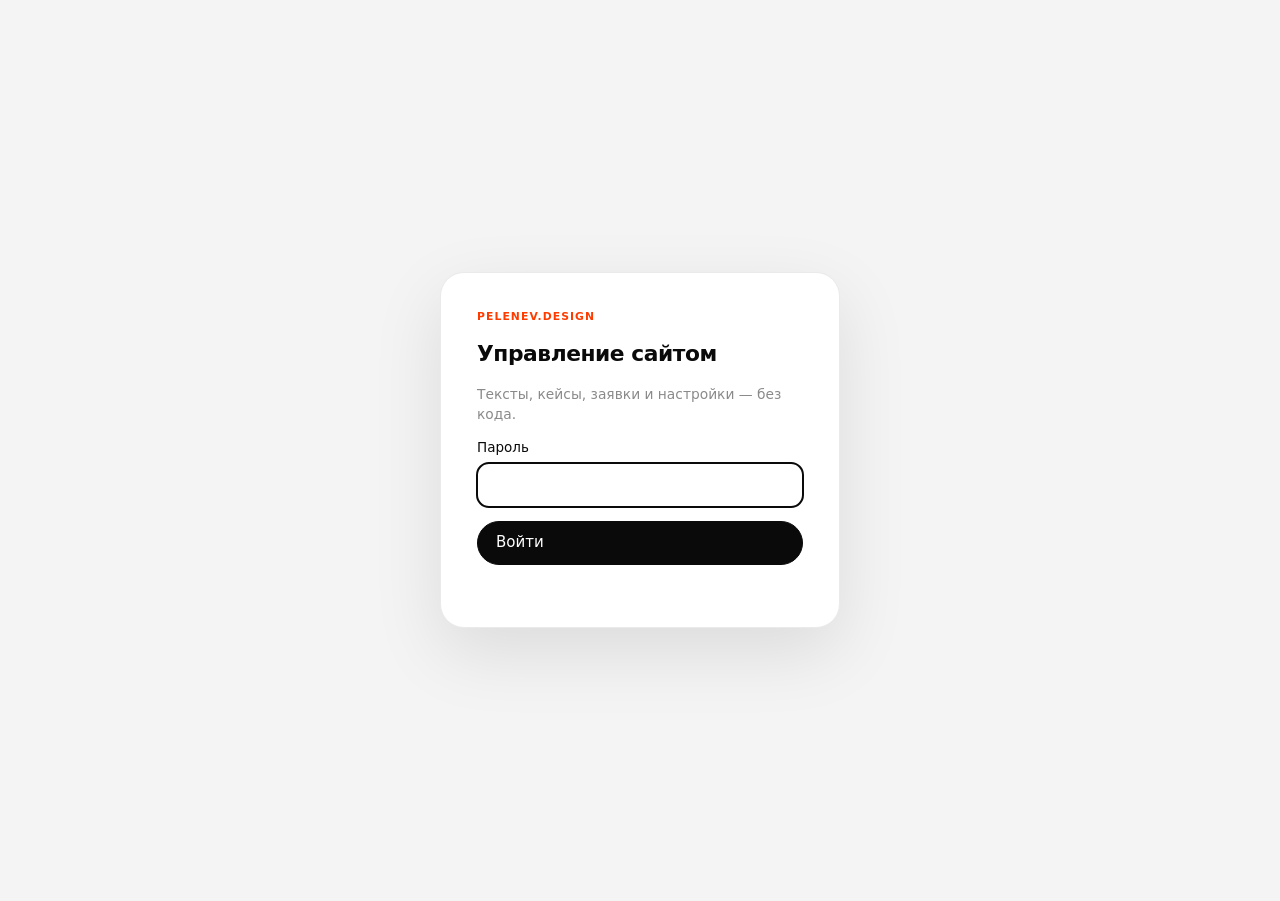
==== commit 9dd8bd5b: "Экран связи: сначала прямые кнопки, форма — вторым вариантом Форму не заполняли, и это логично: чело" ====
--- a/admin/index.html
+++ b/admin/index.html
@@ -9,7 +9,7 @@
 <link rel="preconnect" href="https://rsms.me/" crossorigin>
 <link rel="preload" as="style" href="https://rsms.me/inter/inter.css" onload="this.onload=null;this.rel='stylesheet'">
 <noscript><link rel="stylesheet" href="https://rsms.me/inter/inter.css"></noscript>
-<link rel="stylesheet" href="admin.css?v=9">
+<link rel="stylesheet" href="admin.css?v=13">
 </head>
 <body>
 
@@ -27,24 +27,28 @@
 
 <!-- Оболочка панели -->
 <div id="panel" class="shell" hidden>
-  <aside class="side">
+  <aside class="side" id="panel-side">
     <div class="side__brand"><span class="side__dot"></span>PELENEV<b>.</b>DESIGN</div>
     <nav class="side__nav">
-      <a href="#dashboard" data-nav="dashboard"><svg viewBox="0 0 20 20"><path d="M3 3h6v8H3zM11 3h6v5h-6zM11 10h6v7h-6zM3 13h6v4H3z"/></svg>Дашборд</a>
-      <a href="#leads" data-nav="leads"><svg viewBox="0 0 20 20"><path d="M3 4h14v10H7l-4 3z"/></svg>Заявки<span class="side__badge" id="nav-leads-badge" hidden></span></a>
-      <a href="#projects" data-nav="projects"><svg viewBox="0 0 20 20"><path d="M3 5h5l2 2h7v8H3z"/></svg>Кейсы</a>
-      <a href="#services" data-nav="services"><svg viewBox="0 0 20 20"><path d="M3 4h14v4H3zM3 10h6v6H3zM11 10h6v6h-6z"/></svg>Услуги</a>
-      <a href="#journal" data-nav="journal"><svg viewBox="0 0 20 20"><path d="M4 3h9l3 3v11H4z" fill="none" stroke="currentColor" stroke-width="1.4"/><path d="M12 3v4h4M7 10h6M7 13h6M7 16h4" stroke="currentColor" stroke-width="1.4" fill="none"/></svg>Гайды</a>
-      <a href="#media" data-nav="media"><svg viewBox="0 0 20 20"><path d="M3 4h14v12H3zM6 12l3-3 2 2 3-4 3 5H6z"/></svg>Медиатека</a>
-      <a href="#content" data-nav="content"><svg viewBox="0 0 20 20"><path d="M4 3h12v2H4zM4 7h12v2H4zM4 11h8v2H4zM4 15h10v2H4z"/></svg>Контент</a>
-      <a href="#seo" data-nav="seo"><svg viewBox="0 0 20 20"><circle cx="9" cy="9" r="5" fill="none" stroke="currentColor" stroke-width="2"/><path d="M13 13l4 4" stroke="currentColor" stroke-width="2"/></svg>SEO</a>
-      <a href="#integrations" data-nav="integrations"><svg viewBox="0 0 20 20"><path d="M8 3v4H4v6h4v4h6v-4h4V7h-4V3z"/></svg>Интеграции</a>
+      <a href="#dashboard" data-nav="dashboard"><svg viewBox="0 0 20 20" fill="none"><rect x="3" y="3" width="6" height="7" rx="1.4" stroke="currentColor" stroke-width="1.6"/><rect x="11" y="3" width="6" height="4" rx="1.4" stroke="currentColor" stroke-width="1.6"/><rect x="11" y="9" width="6" height="8" rx="1.4" stroke="currentColor" stroke-width="1.6"/><rect x="3" y="12" width="6" height="5" rx="1.4" stroke="currentColor" stroke-width="1.6"/></svg>Дашборд</a>
+      <a href="#leads" data-nav="leads"><svg viewBox="0 0 20 20" fill="none"><path d="M3 4h14v10H8l-4.5 3.2V4Z" stroke="currentColor" stroke-width="1.6" stroke-linejoin="round"/></svg>Заявки<span class="side__badge" id="nav-leads-badge" hidden></span></a>
+      <a href="#projects" data-nav="projects" class="side__group-start"><svg viewBox="0 0 20 20" fill="none"><path d="M3 5h5l1.6 1.8H17v8.2a1 1 0 0 1-1 1H4a1 1 0 0 1-1-1V5Z" stroke="currentColor" stroke-width="1.6" stroke-linejoin="round"/></svg>Кейсы</a>
+      <a href="#services" data-nav="services"><svg viewBox="0 0 20 20" fill="none"><rect x="3" y="4" width="14" height="4" rx="1" stroke="currentColor" stroke-width="1.6"/><rect x="3" y="10" width="6" height="6" rx="1" stroke="currentColor" stroke-width="1.6"/><rect x="11" y="10" width="6" height="6" rx="1" stroke="currentColor" stroke-width="1.6"/></svg>Услуги</a>
+      <a href="#journal" data-nav="journal"><svg viewBox="0 0 20 20" fill="none"><path d="M4 3h9l3 3v11H4z" stroke="currentColor" stroke-width="1.6"/><path d="M12 3v4h4M7 10h6M7 13h6M7 16h4" stroke="currentColor" stroke-width="1.6"/></svg>Гайды</a>
+      <a href="#media" data-nav="media" class="side__group-start"><svg viewBox="0 0 20 20" fill="none"><rect x="3" y="4" width="14" height="12" rx="1.4" stroke="currentColor" stroke-width="1.6"/><circle cx="7.2" cy="8.2" r="1.3" stroke="currentColor" stroke-width="1.6"/><path d="m4 14 3.5-3.5 2.3 2.3 3-3.5L17 14" stroke="currentColor" stroke-width="1.6" stroke-linecap="round" stroke-linejoin="round"/></svg>Медиатека</a>
+      <a href="#content" data-nav="content"><svg viewBox="0 0 20 20" fill="none"><path d="M4 4h12M4 8h12M4 12h8M4 16h10" stroke="currentColor" stroke-width="1.6" stroke-linecap="round"/></svg>Контент</a>
+      <a href="#seo" data-nav="seo"><svg viewBox="0 0 20 20" fill="none"><circle cx="9" cy="9" r="5" stroke="currentColor" stroke-width="1.6"/><path d="M13 13l4 4" stroke="currentColor" stroke-width="1.6" stroke-linecap="round"/></svg>SEO</a>
+      <a href="#integrations" data-nav="integrations"><svg viewBox="0 0 20 20" fill="none"><circle cx="7.5" cy="10" r="4.5" stroke="currentColor" stroke-width="1.6"/><circle cx="12.5" cy="10" r="4.5" stroke="currentColor" stroke-width="1.6"/></svg>Интеграции</a>
     </nav>
     <a class="side__site" href="/" target="_blank" rel="noopener">Открыть сайт ↗</a>
   </aside>
+  <div id="side-backdrop" class="side-backdrop" hidden></div>
 
   <div class="main">
     <header class="topbar">
+      <button type="button" class="side-toggle" id="side-toggle" aria-label="Открыть меню" aria-expanded="false" aria-controls="panel-side">
+        <svg viewBox="0 0 20 20" aria-hidden="true"><path d="M3 5h14M3 10h14M3 15h14" stroke="currentColor" stroke-width="1.6" stroke-linecap="round" fill="none"/></svg>
+      </button>
       <nav class="crumbs" id="crumbs" aria-label="Хлебные крошки"></nav>
       <input class="topsearch" id="topsearch" type="search" placeholder="Поиск в разделе…" autocomplete="off">
     </header>
@@ -54,6 +58,16 @@
 
       <section class="section" data-section="leads" hidden>
         <div class="section__head"><h2>Заявки</h2><div class="chips" id="lead-filters"></div></div>
+        <div class="card lmail">
+          <div class="lmail__row">
+            <div>
+              <b>Уведомления на почту</b>
+              <p class="lmail__note">Отправлю тестовое письмо на адрес из настроек — тем же способом, каким уходят заявки.</p>
+            </div>
+            <button type="button" class="btn" id="mail-test">Проверить почту</button>
+          </div>
+          <p class="lmail__result" id="mail-test-result" hidden></p>
+        </div>
         <div id="leads-root" class="card"></div>
       </section>
 
@@ -66,7 +80,7 @@
 
       <section class="section" data-section="projects" hidden>
         <div class="section__head"><h2>Кейсы</h2><button type="button" class="btn btn--primary" id="project-new">Создать кейс</button></div>
-        <p class="muted">Перетаскивайте карточки, чтобы менять порядок на сайте.</p>
+        <p class="muted">Перетаскивайте строки, чтобы менять порядок на сайте.</p>
         <div id="project-list" class="pgrid"></div>
         <form id="project-editor" class="card editor" hidden></form>
       </section>
@@ -147,8 +161,8 @@
 <span id="status" class="sr-only" aria-live="polite"></span>
 <div id="toasts" class="toasts" aria-live="polite"></div>
 
-<script src="/cms-schema.js?v=5"></script>
-<script src="admin.js?v=19"></script>
+<script src="/cms-schema.js?v=6"></script>
+<script src="admin.js?v=22"></script>
 <script src="gallery-tools.js?v=3"></script>
 </body>
 </html>
--- a/admin/admin.css
+++ b/admin/admin.css
@@ -38,23 +38,37 @@
 .login__card input:focus{outline:2px solid var(--ink);outline-offset:-1px}
 #login-error{color:var(--accent);min-height:1em}
 
-/* ---- Каркас ---- */
-.shell{display:grid;grid-template-columns:230px 1fr;min-height:100svh}
-.side{position:sticky;top:0;height:100svh;display:flex;flex-direction:column;background:var(--card);border-right:1px solid var(--line);padding:18px 12px}
-.side__brand{font-weight:700;letter-spacing:-.02em;padding:6px 10px 20px;display:flex;align-items:center;gap:8px}
+/* ---- Каркас ----
+   Сайдбар тёмный (--ink), как самые «дорогие» секции самого сайта
+   (герой/прайсинг/футер) — на светлом фоне он раньше сливался с
+   контентом и читался как плоский список ссылок, а не часть продукта. */
+.shell{display:grid;grid-template-columns:236px 1fr;min-height:100svh}
+.side{position:sticky;top:0;height:100svh;display:flex;flex-direction:column;background:var(--ink);padding:20px 14px;gap:2px}
+.side__brand{font-weight:700;letter-spacing:-.02em;padding:6px 8px 22px;display:flex;align-items:center;gap:9px;color:#fff}
 .side__brand b{color:var(--accent)}
-.side__dot{width:10px;height:10px;border-radius:3px;background:var(--accent)}
+.side__dot{width:9px;height:9px;border-radius:3px;background:var(--accent);flex:none}
 .side__nav{display:grid;gap:2px}
-.side__nav a{display:flex;align-items:center;gap:10px;padding:9px 12px;border-radius:var(--r-sm);color:#374151;font-weight:500;font-size:.93rem;transition:.15s}
-.side__nav a svg{width:17px;height:17px;fill:currentColor;opacity:.55;flex:none}
-.side__nav a:hover{background:#f1f2f5}
-.side__nav a.is-active{background:var(--accent-soft);color:var(--accent)}
-.side__nav a.is-active svg{opacity:1}
+/* Визуальная пауза между группами (Дашборд/Заявки → Кейсы/Услуги/Гайды →
+   Медиатека/Контент/SEO/Интеграции) — без подписей, просто воздух и линия,
+   чтобы 8 одинаковых пунктов не читались одной сплошной стеной. */
+.side__nav a.side__group-start{margin-top:14px;padding-top:16px;border-top:1px solid rgba(255,255,255,.08)}
+.side__nav a{position:relative;display:flex;align-items:center;gap:11px;padding:10px 12px;border-radius:var(--r-sm);color:rgba(255,255,255,.6);font-weight:500;font-size:.93rem;transition:.16s}
+.side__nav a svg{width:17px;height:17px;fill:none;opacity:.75;flex:none;transition:opacity .16s}
+.side__nav a:hover{background:rgba(255,255,255,.06);color:#fff}
+.side__nav a:hover svg{opacity:1}
+.side__nav a.is-active{background:rgba(255,60,0,.14);color:#fff}
+.side__nav a.is-active svg{opacity:1;color:var(--accent)}
+.side__nav a.is-active::before{content:'';position:absolute;left:-14px;top:9px;bottom:9px;width:3px;border-radius:0 3px 3px 0;background:var(--accent)}
 .side__badge{margin-left:auto;background:var(--accent);color:#fff;font-size:.7rem;font-weight:600;padding:1px 7px;border-radius:99px}
-.side__site{margin-top:auto;padding:10px;color:var(--muted);font-size:.85rem}
-.side__site:hover{color:var(--ink)}
+.side__site{margin-top:auto;padding:10px 12px;color:rgba(255,255,255,.4);font-size:.85rem}
+.side__site:hover{color:#fff}
 
 .main{min-width:0}
+/* Кнопка-гамбургер и подложка выезжающей панели — видны только на мобильном
+   (см. медиа-запрос ниже), на десктопе сайдбар всегда открыт как сейчас. */
+.side-toggle{display:none;border:1px solid var(--line);background:#fff;border-radius:var(--r-sm);padding:8px;cursor:pointer;flex:none}
+.side-toggle svg{width:18px;height:18px;display:block}
+.side-backdrop{position:fixed;inset:0;background:rgba(10,10,10,.4);z-index:29}
 .topbar{position:sticky;top:0;z-index:20;display:flex;gap:16px;align-items:center;justify-content:space-between;padding:12px 26px;background:rgba(244,244,244,.85);backdrop-filter:blur(8px);border-bottom:1px solid var(--line)}
 .crumbs{display:flex;gap:8px;color:var(--muted);font-size:.85rem}
 .crumbs b{color:var(--ink);font-weight:600}
@@ -70,6 +84,17 @@
 /* ---- Формы контента ---- */
 fieldset{border:1px solid var(--line);border-radius:var(--r);background:var(--card);padding:18px 20px 20px;display:grid;gap:12px}
 legend{font-weight:600;padding:0 6px;font-size:.95rem}
+
+/* Разделы «Контент»/SEO: раньше — 11 <fieldset> подряд одной длинной
+   формой, теперь — сворачиваемые <details>, видно список названий,
+   поля открываются по клику на нужный. */
+.content-group{border:1px solid var(--line);border-radius:var(--r);background:var(--card);overflow:hidden}
+.content-group summary{list-style:none;cursor:pointer;padding:16px 20px;font-weight:600;font-size:.95rem;display:flex;align-items:center;justify-content:space-between;user-select:none}
+.content-group summary::-webkit-details-marker{display:none}
+.content-group summary::after{content:'';width:8px;height:8px;border-right:1.6px solid var(--muted);border-bottom:1.6px solid var(--muted);transform:rotate(45deg);transition:transform .18s}
+.content-group[open] summary::after{transform:rotate(-135deg)}
+.content-group summary:hover{background:var(--paper)}
+.content-group__body{display:grid;gap:12px;padding:4px 20px 20px}
 .field label{display:grid;gap:6px;font-size:.86rem;font-weight:500;color:#374151}
 .field input,.field textarea,.field select{width:100%;padding:9px 12px;border:1px solid var(--line);border-radius:var(--r-sm);background:#fff}
 .field textarea{min-height:64px;resize:vertical}
@@ -96,23 +121,39 @@
 .lstatus[data-v=work]{border-color:var(--warn);color:var(--warn)}
 .lstatus[data-v=done]{border-color:var(--ok);color:var(--ok)}
 .lempty{color:var(--muted);padding:26px;text-align:center}
-
-/* ---- Кейсы ---- */
+/* Блок проверки почты над списком заявок */
+.lmail{padding:18px 20px;margin-bottom:14px}
+.lmail__row{display:flex;align-items:center;justify-content:space-between;gap:16px;flex-wrap:wrap}
+.lmail__note{color:var(--muted);font-size:.88rem;margin-top:4px;max-width:58ch}
+.lmail__result{margin-top:14px;padding:12px 14px;border-radius:var(--r-sm);font-size:.9rem;line-height:1.45}
+.lmail__result.is-ok{background:rgba(22,163,74,.08);color:var(--ok)}
+.lmail__result.is-err{background:var(--accent-soft);color:var(--accent)}
+.lmail__fail{color:var(--accent);font-weight:500}
+
+/* ---- Списки записей: Кейсы/Услуги/Статьи — таблица вместо стека карточек.
+   Один класс на все три раздела (renderProjects/renderServices/renderArticles
+   в admin.js), различия — только в наборе колонок/кнопок каждого рендера. */
 .pgrid{display:grid;gap:10px}
-.project-admin-card{display:flex;align-items:center;gap:14px;background:var(--card);border:1px solid var(--line);border-radius:var(--r);padding:12px 16px;cursor:grab;transition:border-color .15s}
-.project-admin-card:hover{border-color:#d8dbe0}
-.project-admin-card.dragging{opacity:.4}
-.project-admin-card img{width:72px;height:54px;object-fit:cover;border-radius:10px;background:#eef0f3;flex:none}
-.project-admin-card h3{font-size:1rem}
-.project-admin-card p{color:var(--muted);font-size:.82rem}
-.project-admin-card .grow{flex:1;min-width:0}
-.pbadge{font-size:.72rem;font-weight:600;padding:3px 9px;border-radius:99px}
+.atable{width:100%;border-collapse:collapse;font-size:.9rem}
+.atable th{color:var(--muted);text-align:left;font-weight:500;font-size:.78rem;text-transform:uppercase;letter-spacing:.05em;padding:8px 10px;border-bottom:1px solid var(--line)}
+.atable td{padding:10px;border-bottom:1px solid var(--line);vertical-align:middle}
+.atable tbody tr:last-child td{border-bottom:0}
+.atable tbody tr:hover{background:#fafafa}
+.atable tbody tr[draggable=true]{cursor:grab}
+.atable tbody tr.dragging{opacity:.4}
+.atable h3{font-size:1rem;font-weight:600}
+.atable p{color:var(--muted);font-size:.82rem;margin-top:2px}
+.atable__thumb{width:72px}
+.atable__thumb img{display:block;width:72px;height:54px;object-fit:cover;border-radius:10px;background:#eef0f3}
+.atable__actions{display:flex;gap:6px;justify-content:flex-end;white-space:nowrap}
+.atable__actions button,.atable__actions a.btn{border:1px solid var(--line);background:#fff;border-radius:var(--r-sm);padding:6px 12px;cursor:pointer;font-size:.85rem}
+.atable__actions button:hover{border-color:#c9cdd4}
+@media (max-width:900px){.atable{display:block;overflow-x:auto}}
+
+.pbadge{font-size:.72rem;font-weight:600;padding:3px 9px;border-radius:99px;white-space:nowrap}
 .pbadge[data-v=published]{background:#ecfdf5;color:var(--ok)}
 .pbadge[data-v=draft]{background:#fef9c3;color:#a16207}
 .pbadge[data-v=hidden]{background:#f3f4f6;color:var(--muted)}
-.project-admin-actions{display:flex;gap:6px}
-.project-admin-actions button{border:1px solid var(--line);background:#fff;border-radius:var(--r-sm);padding:6px 12px;cursor:pointer;font-size:.85rem}
-.project-admin-actions button:hover{border-color:#c9cdd4}
 
 /* grid-template-columns:minmax(0,1fr) — без него единственная неявная колонка
    growable-грида не ограничена шириной родителя: широкий child (например,
@@ -254,6 +295,12 @@
 .dlist .row span{color:var(--muted);font-size:.78rem;flex:none}
 .dnote{color:var(--muted);font-size:.85rem}
 
+/* ---- Модалка подтверждения (замена нативного confirm()) ---- */
+.modal-overlay{position:fixed;inset:0;z-index:200;background:rgba(10,10,10,.45);display:grid;place-items:center;padding:20px}
+.modal-card{width:min(360px,100%);background:#fff;border-radius:var(--r);padding:22px;display:grid;gap:16px;box-shadow:0 24px 70px rgba(10,10,10,.25)}
+.modal-card p{font-size:.95rem;line-height:1.5}
+.modal-card__actions{display:flex;gap:10px;justify-content:flex-end}
+
 /* ---- Тосты ---- */
 .toasts{position:fixed;right:18px;bottom:18px;z-index:99;display:grid;gap:8px}
 .toast{background:var(--ink);color:#fff;padding:11px 16px;border-radius:var(--r-sm);font-size:.9rem;box-shadow:0 12px 30px rgba(0,0,0,.25);opacity:0;transform:translateY(8px);transition:.25s;max-width:340px}
@@ -261,17 +308,23 @@
 .toast--err{background:#b91c1c}
 .toast--ok{background:var(--ok)}
 
-/* ---- Адаптив ---- */
+/* ---- Адаптив ----
+   Сайдбар на мобильном — не горизонтальная полоса иконок (было неопрятно
+   и терялась иерархия пунктов), а выезжающая панель по гамбургеру, тем же
+   приёмом, что мобильное меню самого сайта: фиксированная позиция за
+   пределами экрана, translateX убирается по классу .is-open, подложка
+   .side-backdrop закрывает контент и кликом сама закрывает панель. */
 @media (max-width:900px){
   .shell{grid-template-columns:1fr}
-  /* min-width:0 обязателен: .side — grid-item в .shell, без него не сжимается
-     ниже суммарной ширины пунктов меню (842px на 7 пунктах) и раздувает всю
-     страницу вместо того, чтобы просто скроллиться самому по overflow-x. */
-  .side{position:static;height:auto;flex-direction:row;align-items:center;overflow-x:auto;padding:10px 12px;gap:8px;min-width:0}
-  .side__brand{padding:0 8px 0 0;white-space:nowrap;flex:none}
-  .side__nav{display:flex;gap:2px;min-width:0}
-  .side__nav a{white-space:nowrap;padding:8px 10px}
-  .side__site{display:none}
+  .side-toggle{display:inline-flex}
+  .side{
+    position:fixed; top:0; left:0; z-index:30;
+    width:min(280px,80vw); height:100svh;
+    transform:translateX(-100%);
+    transition:transform .25s cubic-bezier(.22,1,.36,1);
+    box-shadow:0 0 0 rgba(0,0,0,0);
+  }
+  .side.is-open{transform:translateX(0);box-shadow:20px 0 60px rgba(10,10,10,.18)}
   .topsearch{width:150px}
   .content{padding:16px 14px 60px}
   .project-editor__grid,.dcols{grid-template-columns:1fr}
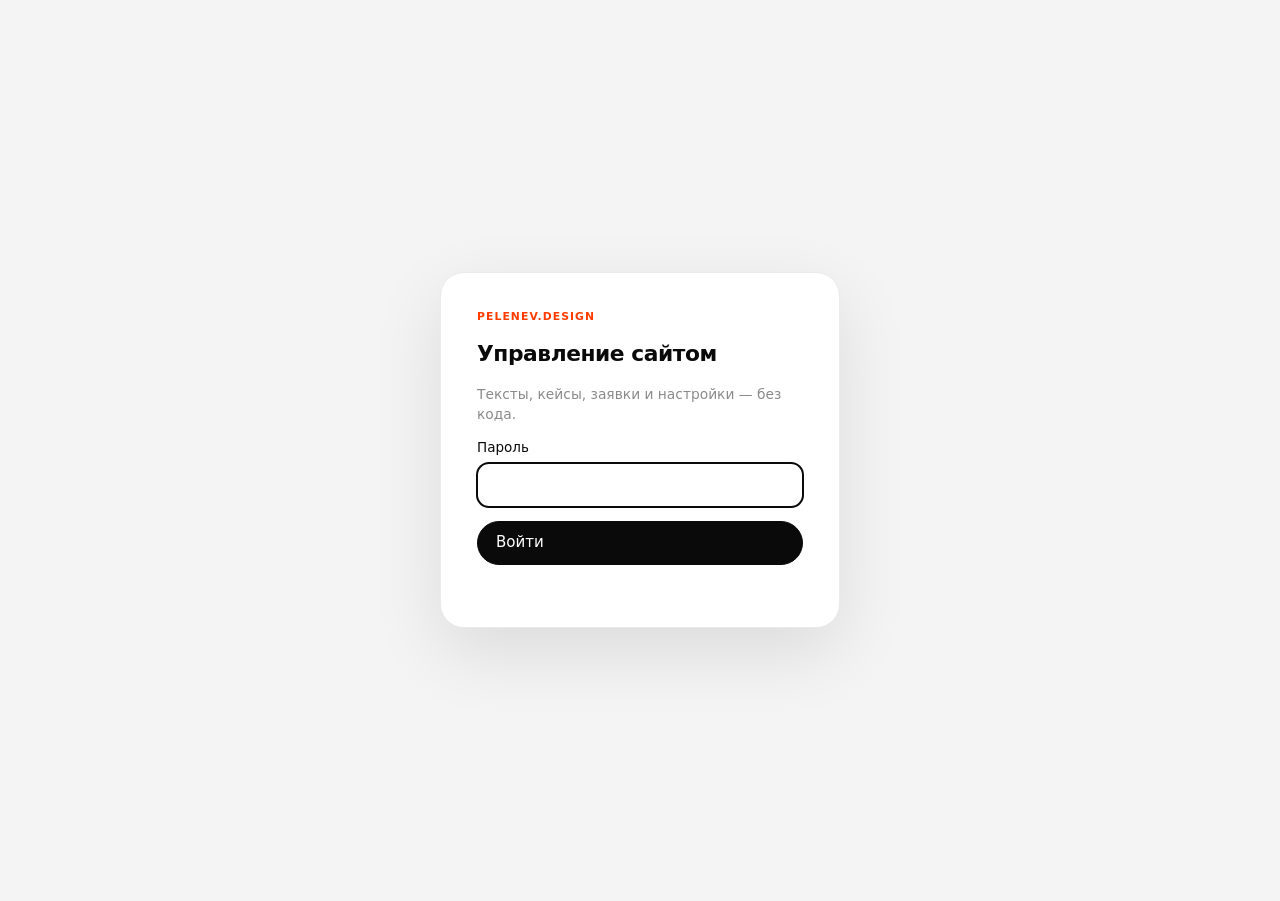
==== commit 527c55bc: "Новый подзаголовок модалки и строка MAX с номером Подзаголовок: «Отвечаю сам — без менеджеров, брифо" ====
--- a/admin/index.html
+++ b/admin/index.html
@@ -161,7 +161,7 @@
 <span id="status" class="sr-only" aria-live="polite"></span>
 <div id="toasts" class="toasts" aria-live="polite"></div>
 
-<script src="/cms-schema.js?v=6"></script>
+<script src="/cms-schema.js?v=7"></script>
 <script src="admin.js?v=22"></script>
 <script src="gallery-tools.js?v=3"></script>
 </body>
